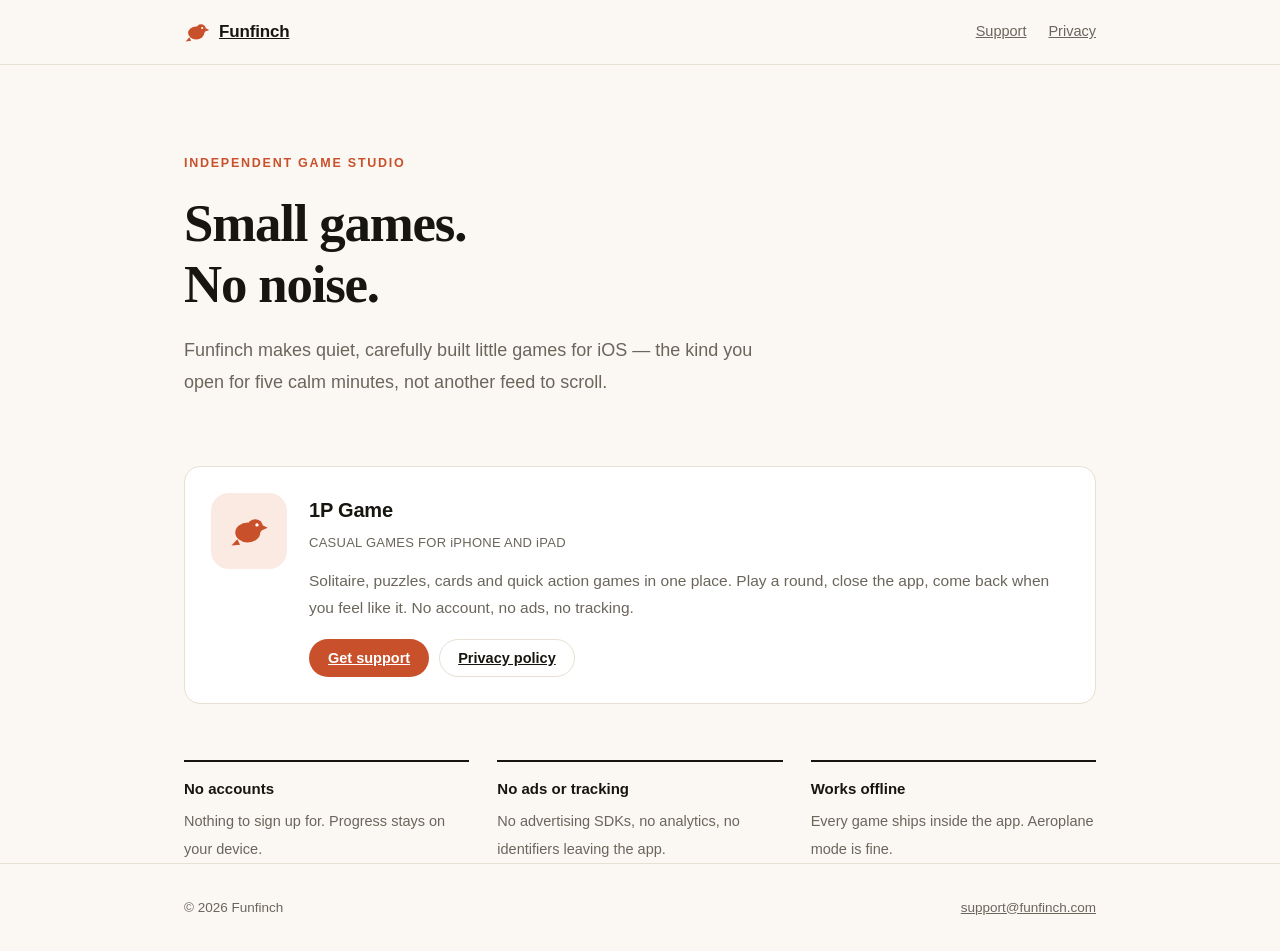
==== index.html @ adffb037 "feat：添加第一版1pgame协议" ====
<!DOCTYPE html>
<html lang="en">
<head>
<meta charset="utf-8">
<meta name="viewport" content="width=device-width, initial-scale=1">
<title>Funfinch — small games, quietly made</title>
<meta name="description" content="Funfinch is an independent game studio making small, calm, well-made games for iOS.">
<link rel="icon" href="/assets/mark.svg" type="image/svg+xml">
<link rel="stylesheet" href="/assets/style.css">
</head>
<body>

<nav class="site-nav">
  <div class="wrap wrap--wide">
    <a class="brand" href="/">
      <img src="/assets/mark.svg" alt="">
      Funfinch
    </a>
    <div class="nav-links">
      <a href="/1p-game/support.html">Support</a>
      <a href="/1p-game/privacy.html">Privacy</a>
    </div>
  </div>
</nav>

<main class="wrap wrap--wide">

  <header class="hero">
    <p class="eyebrow">Independent game studio</p>
    <h1>Small games.<br>No noise.</h1>
    <p class="lede">
      Funfinch makes quiet, carefully built little games for iOS — the kind you open
      for five calm minutes, not another feed to scroll.
    </p>
  </header>

  <section class="app-card">
    <div class="app-icon"><img src="/assets/mark.svg" alt=""></div>
    <div class="app-body">
      <h2>1P Game</h2>
      <p class="app-sub">CASUAL GAMES FOR iPHONE AND iPAD</p>
      <p>
        Solitaire, puzzles, cards and quick action games in one place.
        Play a round, close the app, come back when you feel like it.
        No account, no ads, no tracking.
      </p>
      <div class="btn-row">
        <a class="btn btn--primary" href="/1p-game/support.html">Get support</a>
        <a class="btn btn--ghost" href="/1p-game/privacy.html">Privacy policy</a>
      </div>
    </div>
  </section>

  <ul class="principles">
    <li>
      <strong>No accounts</strong>
      <span>Nothing to sign up for. Progress stays on your device.</span>
    </li>
    <li>
      <strong>No ads or tracking</strong>
      <span>No advertising SDKs, no analytics, no identifiers leaving the app.</span>
    </li>
    <li>
      <strong>Works offline</strong>
      <span>Every game ships inside the app. Aeroplane mode is fine.</span>
    </li>
  </ul>

</main>

<footer>
  <div class="wrap wrap--wide">
    <span>&copy; 2026 Funfinch</span>
    <a href="mailto:support@funfinch.com">support@funfinch.com</a>
  </div>
</footer>

</body>
</html>
---- assets/style.css ----
/* Funfinch — shared stylesheet
   No external fonts, no CDN, no network calls. */

:root {
  --bg: #FBF8F3;
  --surface: #FFFFFF;
  --ink: #17150F;
  --muted: #6B665C;
  --line: #E7E0D4;
  --accent: #C8502A;
  --accent-ink: #FFFFFF;
  --soft: #FAEAE2;
  --radius: 16px;
}

@media (prefers-color-scheme: dark) {
  :root {
    --bg: #121110;
    --surface: #1B1917;
    --ink: #F3EFE7;
    --muted: #A8A296;
    --line: #2E2A25;
    --accent: #F08258;
    --accent-ink: #1B1917;
    --soft: #2A1B14;
  }
}

*, *::before, *::after { box-sizing: border-box; }

html {
  -webkit-text-size-adjust: 100%;
  scroll-behavior: smooth;
}

body {
  margin: 0;
  background: var(--bg);
  color: var(--ink);
  font-family: -apple-system, BlinkMacSystemFont, "Segoe UI", Roboto,
    "Helvetica Neue", Arial, "PingFang SC", "Hiragino Sans GB", sans-serif;
  font-size: 16px;
  line-height: 1.75;
  -webkit-font-smoothing: antialiased;
  text-rendering: optimizeLegibility;
}

img { display: block; max-width: 100%; }

a { color: inherit; }
a:hover { text-decoration: underline; text-underline-offset: 2px; }

.wrap { max-width: 840px; margin: 0 auto; padding: 0 24px; }
.wrap--wide { max-width: 960px; }

/* ---------- nav ---------- */

.site-nav {
  position: sticky;
  top: 0;
  z-index: 10;
  background: var(--bg);
  border-bottom: 1px solid var(--line);
}

.site-nav .wrap {
  display: flex;
  align-items: center;
  justify-content: space-between;
  height: 64px;
}

.brand {
  display: flex;
  align-items: center;
  gap: 9px;
  font-size: 17px;
  font-weight: 650;
  letter-spacing: -0.01em;
}
.brand:hover { text-decoration: none; }
.brand img { width: 26px; height: 26px; }

.nav-links {
  display: flex;
  gap: 22px;
  font-size: 14.5px;
  color: var(--muted);
}
.nav-links a:hover { color: var(--ink); text-decoration: none; }

/* ---------- hero ---------- */

.hero { padding: 88px 0 24px; }

.eyebrow {
  margin: 0 0 18px;
  font-size: 12.5px;
  font-weight: 650;
  letter-spacing: 0.14em;
  text-transform: uppercase;
  color: var(--accent);
}

h1 {
  margin: 0 0 20px;
  font-family: ui-serif, Georgia, "Times New Roman", serif;
  font-size: clamp(2.05rem, 5.4vw, 3.3rem);
  font-weight: 600;
  line-height: 1.16;
  letter-spacing: -0.022em;
}

.lede {
  margin: 0;
  max-width: 34em;
  font-size: 18px;
  color: var(--muted);
}

/* ---------- app card ---------- */

.app-card {
  display: flex;
  gap: 22px;
  align-items: flex-start;
  margin-top: 44px;
  padding: 26px;
  background: var(--surface);
  border: 1px solid var(--line);
  border-radius: var(--radius);
}

.app-icon {
  flex: 0 0 auto;
  display: grid;
  place-items: center;
  width: 76px;
  height: 76px;
  border-radius: 18px;
  background: var(--soft);
}
.app-icon img { width: 40px; height: 40px; }

.app-body { flex: 1 1 auto; min-width: 0; }
.app-body h2 {
  margin: 0 0 4px;
  font-size: 1.25rem;
  font-weight: 650;
  letter-spacing: -0.01em;
}
.app-body .app-sub {
  margin: 0 0 12px;
  font-size: 13px;
  color: var(--muted);
  letter-spacing: 0.02em;
}
.app-body p { margin: 0 0 18px; color: var(--muted); font-size: 15.5px; }

.btn-row { display: flex; flex-wrap: wrap; gap: 10px; }

.btn {
  display: inline-flex;
  align-items: center;
  height: 38px;
  padding: 0 18px;
  border: 1px solid transparent;
  border-radius: 999px;
  font-size: 14.5px;
  font-weight: 600;
  transition: opacity 0.15s ease, background-color 0.15s ease;
}
.btn:hover { text-decoration: none; }
.btn--primary { background: var(--accent); color: var(--accent-ink); }
.btn--primary:hover { opacity: 0.88; }
.btn--ghost { border-color: var(--line); color: var(--ink); }
.btn--ghost:hover { background: var(--surface); }

/* ---------- principles ---------- */

.principles {
  display: grid;
  grid-template-columns: repeat(3, 1fr);
  gap: 28px;
  margin: 56px 0 0;
  padding: 0;
  list-style: none;
}
.principles li { border-top: 2px solid var(--ink); padding-top: 14px; }
.principles strong { display: block; font-size: 15px; margin-bottom: 4px; }
.principles span { color: var(--muted); font-size: 14.5px; }

/* ---------- legal / support pages ---------- */

.legal {
  max-width: 720px;
  margin: 0 auto;
  padding: 56px 24px 96px;
}

.legal h1 {
  font-family: inherit;
  font-size: clamp(1.85rem, 4.6vw, 2.5rem);
  margin-bottom: 8px;
}

.legal .meta {
  margin: 0 0 40px;
  font-size: 14px;
  color: var(--muted);
}

.legal h2 {
  margin: 42px 0 10px;
  font-size: 1.15rem;
  font-weight: 650;
  letter-spacing: -0.01em;
}
.legal h2:first-of-type { margin-top: 0; }

.legal p { margin: 0 0 14px; }
.legal ul { margin: 12px 0 16px; padding-left: 22px; }
.legal li { margin: 6px 0; }

.legal a { color: var(--accent); }

.callout {
  margin: 26px 0;
  padding: 18px 20px;
  background: var(--soft);
  border-radius: 14px;
  font-size: 15.5px;
}
.callout p:last-child { margin-bottom: 0; }

/* FAQ accordions */

.faq { margin-top: 8px; }

details { border-bottom: 1px solid var(--line); padding: 15px 0; }
details:first-of-type { border-top: 1px solid var(--line); }

summary {
  display: flex;
  justify-content: space-between;
  gap: 16px;
  cursor: pointer;
  font-weight: 600;
  list-style: none;
}
summary::-webkit-details-marker { display: none; }
summary::after { content: "+"; color: var(--muted); font-weight: 400; }
details[open] summary::after { content: "\2013"; }
details p { margin: 12px 0 0; color: var(--muted); font-size: 15.5px; }
details p:last-child { margin-bottom: 4px; }
details a { color: var(--accent); }

/* ---------- footer ---------- */

footer {
  border-top: 1px solid var(--line);
  padding: 32px 0;
  color: var(--muted);
  font-size: 13.5px;
}
footer .wrap {
  display: flex;
  flex-wrap: wrap;
  justify-content: space-between;
  gap: 12px;
}
footer a { color: var(--muted); }

/* ---------- responsive ---------- */

@media (max-width: 640px) {
  .hero { padding: 56px 0 16px; }
  .nav-links { gap: 16px; font-size: 13.5px; }
  .app-card { flex-direction: column; gap: 18px; padding: 22px; }
  .principles { grid-template-columns: 1fr; gap: 20px; margin-top: 40px; }
  .legal { padding: 36px 24px 72px; }
}
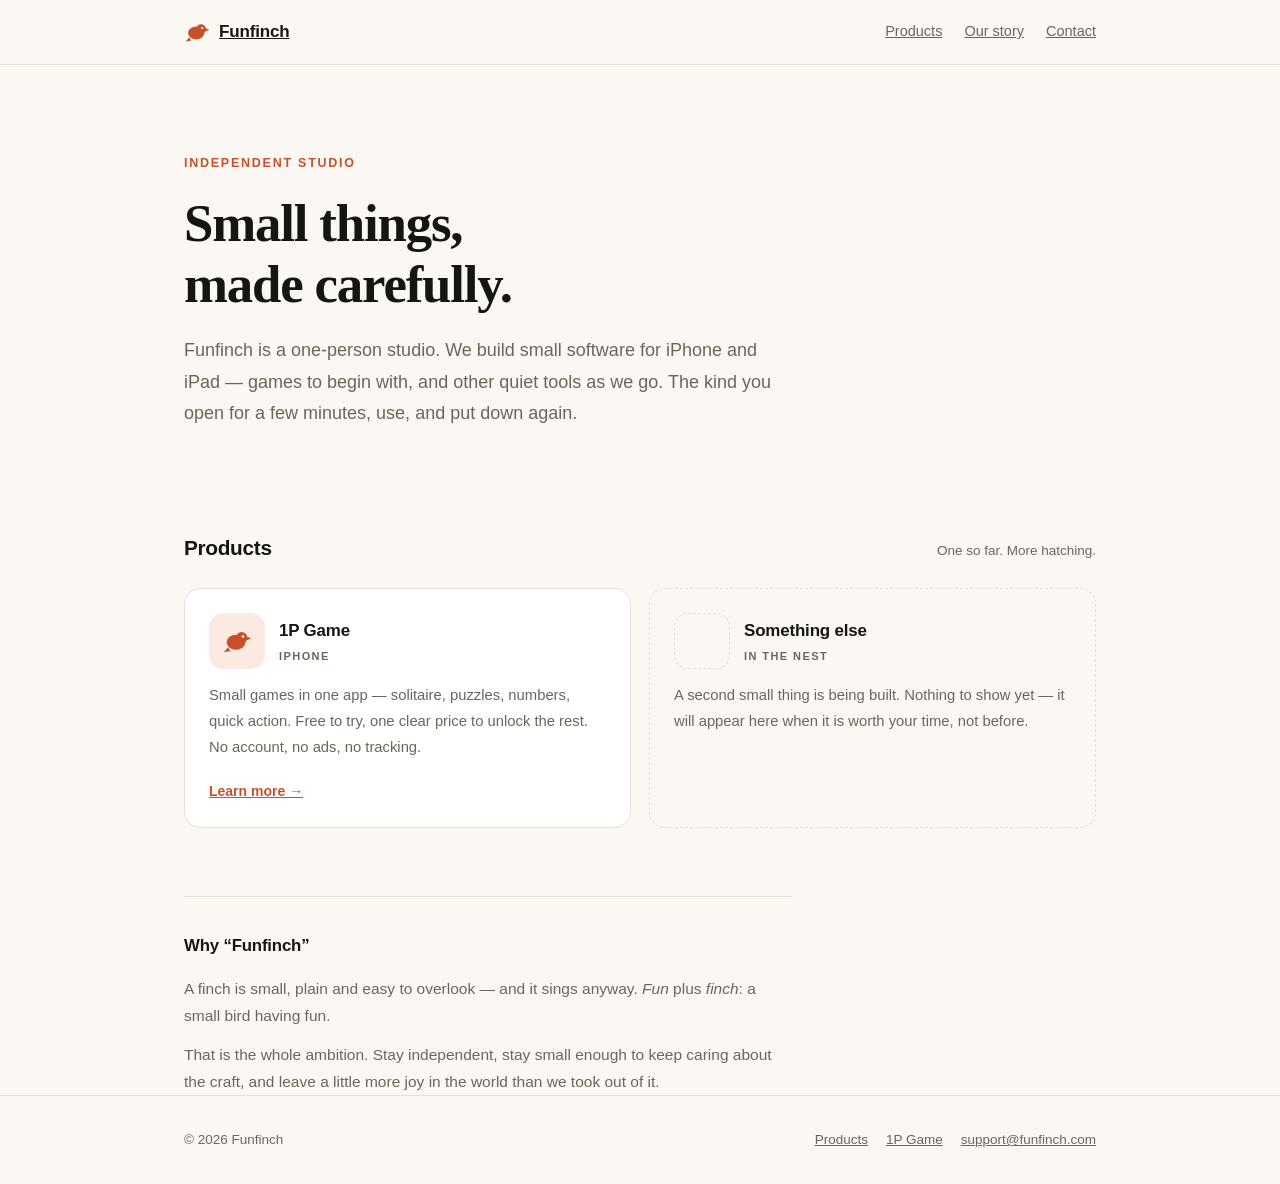
==== commit f3ae1125: "feat: update 1p game" ====
--- a/index.html
+++ b/index.html
@@ -3,8 +3,8 @@
 <head>
 <meta charset="utf-8">
 <meta name="viewport" content="width=device-width, initial-scale=1">
-<title>Funfinch — small games, quietly made</title>
-<meta name="description" content="Funfinch is an independent game studio making small, calm, well-made games for iOS.">
+<title>Funfinch — small software, quietly made</title>
+<meta name="description" content="Funfinch is a one-person independent studio making small, calm, carefully built software for iPhone and iPad.">
 <link rel="icon" href="/assets/mark.svg" type="image/svg+xml">
 <link rel="stylesheet" href="/assets/style.css">
 </head>
@@ -17,8 +17,9 @@
       Funfinch
     </a>
     <div class="nav-links">
-      <a href="/1p-game/support.html">Support</a>
-      <a href="/1p-game/privacy.html">Privacy</a>
+      <a href="#products">Products</a>
+      <a href="#story">Our story</a>
+      <a href="mailto:support@funfinch.com">Contact</a>
     </div>
   </div>
 </nav>
@@ -26,52 +27,77 @@
 <main class="wrap wrap--wide">
 
   <header class="hero">
-    <p class="eyebrow">Independent game studio</p>
-    <h1>Small games.<br>No noise.</h1>
+    <p class="eyebrow">Independent studio</p>
+    <h1>Small things,<br>made carefully.</h1>
     <p class="lede">
-      Funfinch makes quiet, carefully built little games for iOS — the kind you open
-      for five calm minutes, not another feed to scroll.
+      Funfinch is a one-person studio. We build small software for iPhone and iPad —
+      games to begin with, and other quiet tools as we go. The kind you open for a few
+      minutes, use, and put down again.
     </p>
   </header>
 
-  <section class="app-card">
-    <div class="app-icon"><img src="/assets/mark.svg" alt=""></div>
-    <div class="app-body">
-      <h2>1P Game</h2>
-      <p class="app-sub">CASUAL GAMES FOR iPHONE AND iPAD</p>
-      <p>
-        Solitaire, puzzles, cards and quick action games in one place.
-        Play a round, close the app, come back when you feel like it.
-        No account, no ads, no tracking.
-      </p>
-      <div class="btn-row">
-        <a class="btn btn--primary" href="/1p-game/support.html">Get support</a>
-        <a class="btn btn--ghost" href="/1p-game/privacy.html">Privacy policy</a>
-      </div>
+  <section class="products" id="products">
+    <div class="section-head">
+      <h2>Products</h2>
+      <span>One so far. More hatching.</span>
+    </div>
+
+    <div class="product-grid">
+
+      <article class="product">
+        <div class="product-head">
+          <div class="product-icon"><img src="/assets/mark.svg" alt=""></div>
+          <div>
+            <h3>1P Game</h3>
+            <span class="kicker">iPhone</span>
+          </div>
+        </div>
+        <p>
+          Small games in one app — solitaire, puzzles, numbers, quick action.
+          Free to try, one clear price to unlock the rest. No account, no ads, no tracking.
+        </p>
+        <a class="more" href="/1p-game/">Learn more &rarr;</a>
+      </article>
+
+      <article class="product product--soon">
+        <div class="product-head">
+          <div class="product-icon"></div>
+          <div>
+            <h3>Something else</h3>
+            <span class="kicker">In the nest</span>
+          </div>
+        </div>
+        <p>
+          A second small thing is being built. Nothing to show yet — it will appear here
+          when it is worth your time, not before.
+        </p>
+      </article>
+
     </div>
   </section>
 
-  <ul class="principles">
-    <li>
-      <strong>No accounts</strong>
-      <span>Nothing to sign up for. Progress stays on your device.</span>
-    </li>
-    <li>
-      <strong>No ads or tracking</strong>
-      <span>No advertising SDKs, no analytics, no identifiers leaving the app.</span>
-    </li>
-    <li>
-      <strong>Works offline</strong>
-      <span>Every game ships inside the app. Aeroplane mode is fine.</span>
-    </li>
-  </ul>
+  <section class="about" id="story">
+    <h2>Why &ldquo;Funfinch&rdquo;</h2>
+    <p>
+      A finch is small, plain and easy to overlook — and it sings anyway.
+      <em>Fun</em> plus <em>finch</em>: a small bird having fun.
+    </p>
+    <p>
+      That is the whole ambition. Stay independent, stay small enough to keep caring about
+      the craft, and leave a little more joy in the world than we took out of it.
+    </p>
+  </section>
 
 </main>
 
 <footer>
   <div class="wrap wrap--wide">
     <span>&copy; 2026 Funfinch</span>
-    <a href="mailto:support@funfinch.com">support@funfinch.com</a>
+    <nav class="foot-links">
+      <a href="#products">Products</a>
+      <a href="/1p-game/">1P Game</a>
+      <a href="mailto:support@funfinch.com">support@funfinch.com</a>
+    </nav>
   </div>
 </footer>
 
--- a/assets/style.css
+++ b/assets/style.css
@@ -89,6 +89,45 @@
 }
 .nav-links a:hover { color: var(--ink); text-decoration: none; }
 
+/* language switcher, sits at the end of the nav links */
+
+.lang-switch {
+  display: flex;
+  align-items: center;
+  gap: 10px;
+  padding-left: 15px;
+  border-left: 1px solid var(--line);
+  font-size: 13px;
+}
+.lang-switch a { color: var(--muted); }
+.lang-switch a:hover { color: var(--ink); text-decoration: none; }
+.lang-switch a[aria-current="page"] { color: var(--ink); font-weight: 650; }
+
+/* brand with a product crumb underneath: Funfinch / 1P Game */
+
+.brand-stack {
+  display: flex;
+  flex-direction: column;
+  gap: 1px;
+  line-height: 1.2;
+}
+.brand-stack:hover { text-decoration: none; }
+.brand-stack .brand-parent {
+  display: flex;
+  align-items: center;
+  gap: 9px;
+  font-size: 16px;
+  font-weight: 650;
+  letter-spacing: -0.01em;
+}
+.brand-stack .brand-parent img { width: 24px; height: 24px; }
+.brand-stack .crumb {
+  padding-left: 33px;          /* 24px 图标 + 9px 间距，与品牌名左对齐 */
+  font-size: 13px;
+  color: var(--muted);
+  letter-spacing: 0.01em;
+}
+
 /* ---------- hero ---------- */
 
 .hero { padding: 88px 0 24px; }
@@ -118,18 +157,92 @@
   color: var(--muted);
 }
 
-/* ---------- app card ---------- */
-
-.app-card {
-  display: flex;
-  gap: 22px;
-  align-items: flex-start;
-  margin-top: 44px;
-  padding: 26px;
+/* ---------- product grid ---------- */
+
+.products { margin-top: 76px; scroll-margin-top: 80px; }
+
+.section-head {
+  display: flex;
+  flex-wrap: wrap;
+  align-items: baseline;
+  justify-content: space-between;
+  gap: 6px 16px;
+  margin: 0 0 22px;
+}
+.section-head h2 {
+  margin: 0;
+  font-size: 1.3rem;
+  font-weight: 650;
+  letter-spacing: -0.015em;
+}
+.section-head span { font-size: 13.5px; color: var(--muted); }
+
+.product-grid {
+  display: grid;
+  grid-template-columns: repeat(auto-fit, minmax(272px, 1fr));
+  gap: 18px;
+}
+
+.product {
+  display: flex;
+  flex-direction: column;
+  padding: 24px;
   background: var(--surface);
   border: 1px solid var(--line);
   border-radius: var(--radius);
 }
+
+.product-head {
+  display: flex;
+  align-items: center;
+  gap: 14px;
+  margin-bottom: 14px;
+}
+.product-icon {
+  flex: 0 0 auto;
+  display: grid;
+  place-items: center;
+  width: 56px;
+  height: 56px;
+  border-radius: 14px;
+  background: var(--soft);
+}
+.product-icon img { width: 30px; height: 30px; }
+.product-head h3 {
+  margin: 0;
+  font-size: 1.06rem;
+  font-weight: 650;
+  letter-spacing: -0.01em;
+}
+.product-head .kicker {
+  display: block;
+  margin-top: 2px;
+  font-size: 11px;
+  font-weight: 600;
+  letter-spacing: 0.13em;
+  text-transform: uppercase;
+  color: var(--muted);
+}
+.product p { margin: 0; color: var(--muted); font-size: 14.8px; }
+.product .more {
+  margin-top: auto;
+  padding-top: 18px;
+  font-size: 14px;
+  font-weight: 600;
+  color: var(--accent);
+}
+.product .more:hover { text-decoration: none; opacity: 0.85; }
+
+.product--soon {
+  background: transparent;
+  border-style: dashed;
+}
+.product--soon .product-icon {
+  background: transparent;
+  border: 1px dashed var(--line);
+}
+
+/* ---------- icon (product page hero) ---------- */
 
 .app-icon {
   flex: 0 0 auto;
@@ -142,21 +255,6 @@
 }
 .app-icon img { width: 40px; height: 40px; }
 
-.app-body { flex: 1 1 auto; min-width: 0; }
-.app-body h2 {
-  margin: 0 0 4px;
-  font-size: 1.25rem;
-  font-weight: 650;
-  letter-spacing: -0.01em;
-}
-.app-body .app-sub {
-  margin: 0 0 12px;
-  font-size: 13px;
-  color: var(--muted);
-  letter-spacing: 0.02em;
-}
-.app-body p { margin: 0 0 18px; color: var(--muted); font-size: 15.5px; }
-
 .btn-row { display: flex; flex-wrap: wrap; gap: 10px; }
 
 .btn {
@@ -176,21 +274,69 @@
 .btn--ghost { border-color: var(--line); color: var(--ink); }
 .btn--ghost:hover { background: var(--surface); }
 
-/* ---------- principles ---------- */
-
-.principles {
-  display: grid;
-  grid-template-columns: repeat(3, 1fr);
-  gap: 28px;
-  margin: 56px 0 0;
+/* ---------- why the name ---------- */
+
+.about {
+  max-width: 38em;
+  margin-top: 68px;
+  padding-top: 34px;
+  border-top: 1px solid var(--line);
+  scroll-margin-top: 80px;
+}
+.about h2 {
+  margin: 0 0 14px;
+  font-size: 1.05rem;
+  font-weight: 650;
+  letter-spacing: -0.01em;
+}
+.about p { margin: 0 0 12px; color: var(--muted); font-size: 15.5px; }
+.about p:last-child { margin-bottom: 0; }
+
+/* ---------- product page ---------- */
+
+.page-hero { padding: 72px 0 0; }
+.page-hero .eyebrow { margin-bottom: 14px; }
+
+.app-hero {
+  display: flex;
+  align-items: center;
+  gap: 20px;
+  margin-bottom: 22px;
+}
+.app-hero .app-icon { width: 88px; height: 88px; border-radius: 20px; }
+.app-hero .app-icon img { width: 46px; height: 46px; }
+.app-hero h1 { margin: 0; }
+
+.pills {
+  display: flex;
+  flex-wrap: wrap;
+  gap: 8px;
+  margin: 24px 0 0;
   padding: 0;
   list-style: none;
 }
-.principles li { border-top: 2px solid var(--ink); padding-top: 14px; }
-.principles strong { display: block; font-size: 15px; margin-bottom: 4px; }
-.principles span { color: var(--muted); font-size: 14.5px; }
+.pills li {
+  padding: 5px 13px;
+  background: var(--surface);
+  border: 1px solid var(--line);
+  border-radius: 999px;
+  font-size: 13px;
+  color: var(--muted);
+}
+
+.block { margin-top: 56px; }
+.block:first-of-type { margin-top: 48px; }
+.block h2 {
+  margin: 0 0 14px;
+  font-size: 1.2rem;
+  font-weight: 650;
+  letter-spacing: -0.01em;
+}
+.block > p { margin: 0 0 14px; color: var(--muted); }
 
 /* ---------- legal / support pages ---------- */
+
+.legal .eyebrow { margin: 0 0 10px; }
 
 .legal {
   max-width: 720px;
@@ -223,6 +369,11 @@
 .legal li { margin: 6px 0; }
 
 .legal a { color: var(--accent); }
+
+/* .legal a 会把按钮标签也染成强调色，落在同色底上等于隐形，这里按按钮自身配色覆盖回来 */
+.legal .btn { text-decoration: none; }
+.legal .btn--primary { color: var(--accent-ink); }
+.legal .btn--ghost { color: var(--ink); }
 
 .callout {
   margin: 26px 0;
@@ -233,6 +384,14 @@
 }
 .callout p:last-child { margin-bottom: 0; }
 
+/* which language version governs */
+
+.authority-note {
+  margin: 0 0 34px;
+  font-size: 13.5px;
+  color: var(--muted);
+}
+
 /* FAQ accordions */
 
 .faq { margin-top: 8px; }
@@ -267,16 +426,30 @@
   display: flex;
   flex-wrap: wrap;
   justify-content: space-between;
-  gap: 12px;
+  gap: 12px 20px;
 }
 footer a { color: var(--muted); }
+.foot-links {
+  display: flex;
+  flex-wrap: wrap;
+  gap: 8px 18px;
+}
 
 /* ---------- responsive ---------- */
 
 @media (max-width: 640px) {
   .hero { padding: 56px 0 16px; }
-  .nav-links { gap: 16px; font-size: 13.5px; }
-  .app-card { flex-direction: column; gap: 18px; padding: 22px; }
-  .principles { grid-template-columns: 1fr; gap: 20px; margin-top: 40px; }
+  .nav-links { gap: 14px; font-size: 13.5px; }
+  .lang-switch { gap: 8px; padding-left: 11px; font-size: 12.5px; }
   .legal { padding: 36px 24px 72px; }
-}
+
+  .product-grid { grid-template-columns: 1fr; }
+  .products { margin-top: 52px; }
+  .about { margin-top: 48px; padding-top: 28px; }
+
+  .page-hero { padding: 44px 0 0; }
+  .app-hero { gap: 16px; }
+  .app-hero .app-icon { width: 68px; height: 68px; border-radius: 16px; }
+  .app-hero .app-icon img { width: 36px; height: 36px; }
+  .block { margin-top: 44px; }
+}
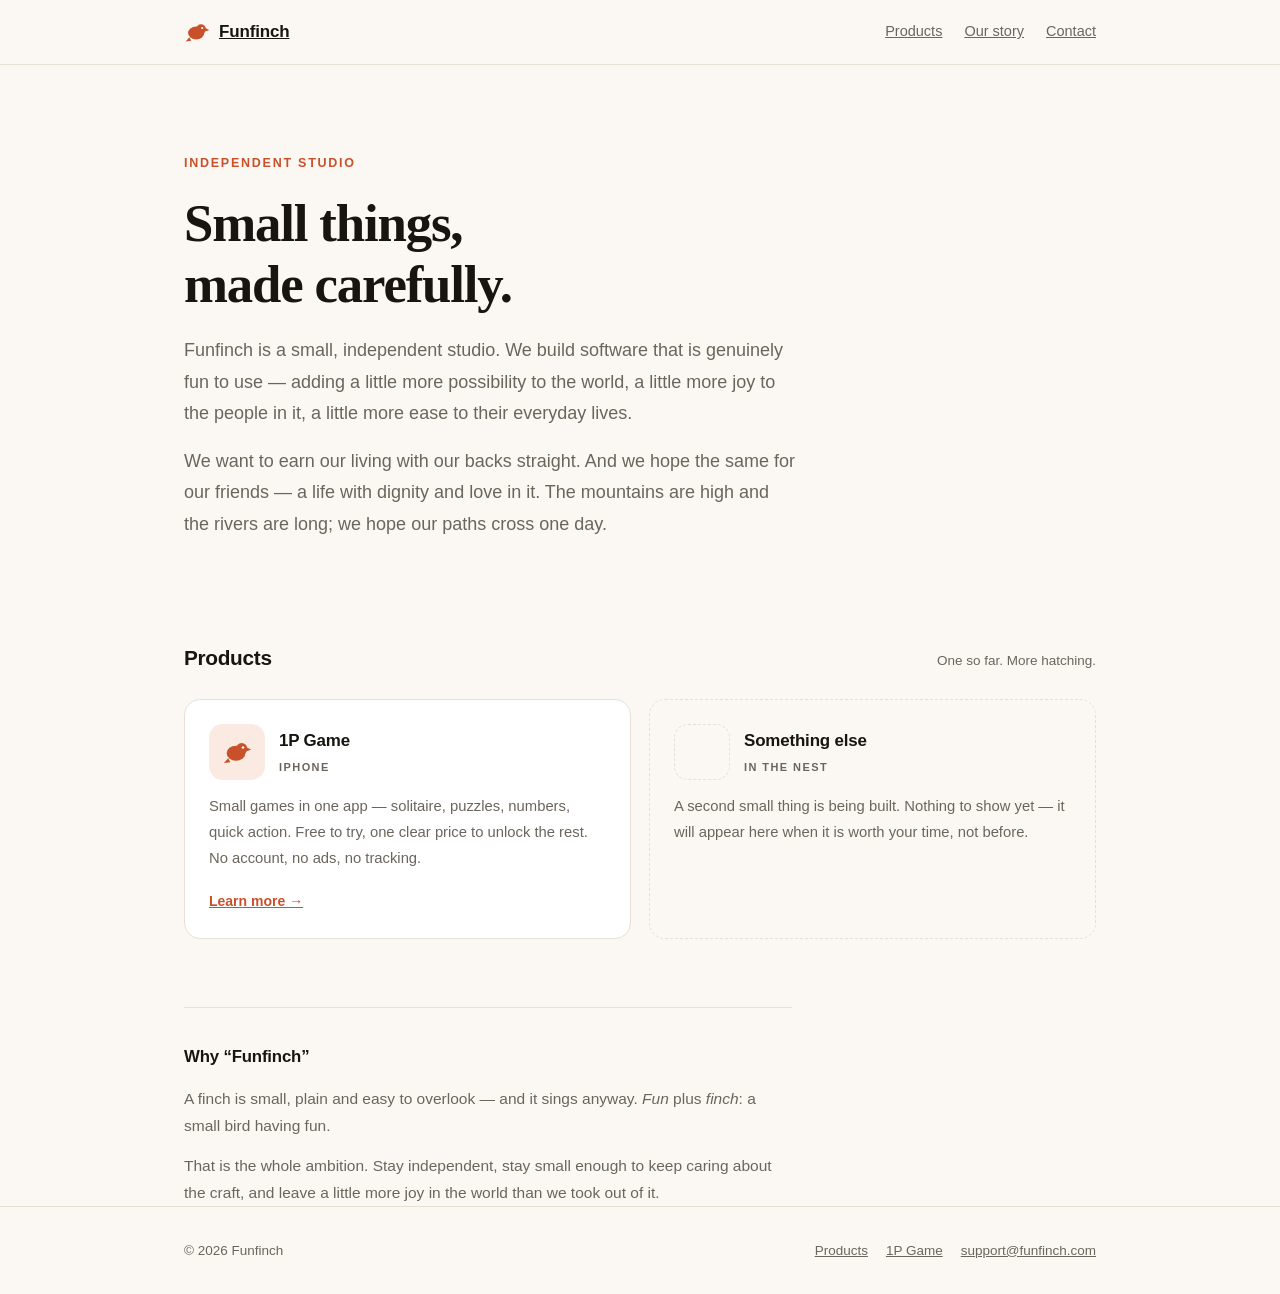
==== commit 76db5d53: "feat:update desription for studio" ====
--- a/index.html
+++ b/index.html
@@ -4,7 +4,7 @@
 <meta charset="utf-8">
 <meta name="viewport" content="width=device-width, initial-scale=1">
 <title>Funfinch — small software, quietly made</title>
-<meta name="description" content="Funfinch is a one-person independent studio making small, calm, carefully built software for iPhone and iPad.">
+<meta name="description" content="Funfinch is a small, independent studio building software that is genuinely fun to use — a little more possibility, a little more joy, a little more ease.">
 <link rel="icon" href="/assets/mark.svg" type="image/svg+xml">
 <link rel="stylesheet" href="/assets/style.css">
 </head>
@@ -30,9 +30,14 @@
     <p class="eyebrow">Independent studio</p>
     <h1>Small things,<br>made carefully.</h1>
     <p class="lede">
-      Funfinch is a one-person studio. We build small software for iPhone and iPad —
-      games to begin with, and other quiet tools as we go. The kind you open for a few
-      minutes, use, and put down again.
+      Funfinch is a small, independent studio. We build software that is genuinely fun to
+      use &mdash; adding a little more possibility to the world, a little more joy to the
+      people in it, a little more ease to their everyday lives.
+    </p>
+    <p class="lede">
+      We want to earn our living with our backs straight. And we hope the same for our
+      friends &mdash; a life with dignity and love in it. The mountains are high and the
+      rivers are long; we hope our paths cross one day.
     </p>
   </header>
 
--- a/assets/style.css
+++ b/assets/style.css
@@ -156,6 +156,7 @@
   font-size: 18px;
   color: var(--muted);
 }
+.lede + .lede { margin-top: 16px; }
 
 /* ---------- product grid ---------- */
 
